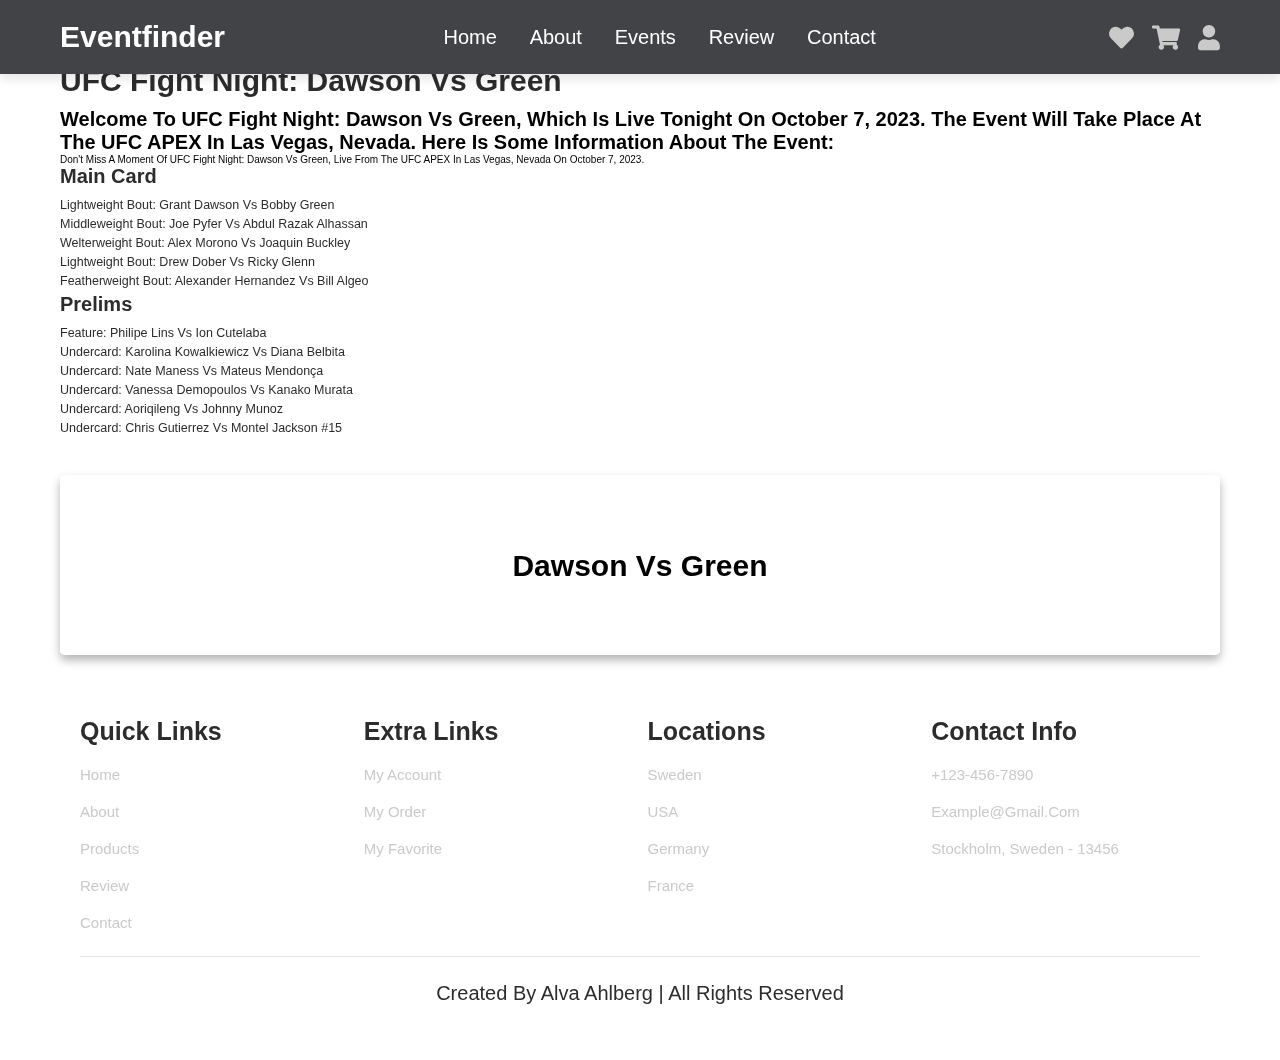
==== detailpage.html @ 3f8be990 "added detail page eventform and made new about us" ====
<!DOCTYPE html>
<html lang="en">
<head>
    <meta charset="UTF-8">
    <meta name="viewport" content="width=device-width, initial-scale=1.0">
    <link rel="stylesheet" href="css/detailpage.css">
    <link rel="stylesheet" href="https://cdnjs.cloudflare.com/ajax/libs/font-awesome/5.15.3/css/all.min.css">
    <title>UFC Fight Night: Dawson vs Green</title>
</head>
<body>
    <header>

        <section class="flex">
    
            <input type="checkbox" name="" id="toggler">
            <label for="toggler" class="fas fa-bars"></label>
    
            <a href="#" class="logo">Eventfinder</a>
    
            <nav class="navbar">
                <a href="/index.html">home</a>
                <a href="/about.html">about</a>
                <a href="/events.html">events</a>
                <a href="/about2.html">review</a>
                <a href="/about.html">contact</a>
            </nav>
    
            <div class="icons">
                <a href="#" class="fas fa-heart"></a>
                <a href="#" class="fas fa-shopping-cart"></a>
                <a href="#" class="fas fa-user"></a>
            </div>
    
        </section>
    
    </header>
</br>
</br>
</br>
</br>

    <section class="about">

        <h1 class="heading">UFC Fight Night: Dawson vs Green</h1>
        <div class="headerinfo">
            <h1>Welcome to UFC Fight Night: Dawson vs Green, which is live tonight on October 7, 2023. The event will take place at the UFC APEX in Las Vegas, Nevada. Here is some information about the event:</h1>
            Don't miss a moment of UFC Fight Night: Dawson vs Green, live from the UFC APEX in Las Vegas, Nevada on October 7, 2023.</p>
        </div>
        <div class="maincard">
            <h2>Main Card</h2>
            <ul>
                <li>Lightweight Bout: Grant Dawson vs Bobby Green</li>
                <li>Middleweight Bout: Joe Pyfer vs Abdul Razak Alhassan</li>
                <li>Welterweight Bout: Alex Morono vs Joaquin Buckley</li>
                <li>Lightweight Bout: Drew Dober vs Ricky Glenn</li>
                <li>Featherweight Bout: Alexander Hernandez vs Bill Algeo</li>
            </ul>
            <h2>Prelims</h2>
                <ul>
                <li>Feature: Philipe Lins vs Ion Cutelaba</li>
                <li>Undercard: Karolina Kowalkiewicz vs Diana Belbita</li>
                <li>Undercard: Nate Maness vs Mateus Mendonça</li>
                <li>Undercard: Vanessa Demopoulos vs Kanako Murata</li>
                <li>Undercard: Aoriqileng vs Johnny Munoz</li>
                <li>Undercard: Chris Gutierrez vs Montel Jackson #15</li>
                </ul>
        </div>
        <div class="row">
            <div class="video-container">
                <video src="/image/videos/UFC fight compressed.mp4" loop autoplay muted></video>
                <h3>Dawson Vs Green</h3>
            </div>
        </div>
        <section class="footer">
        
            <div class="box-container">
        
                <div class="box">
                    <h3>quick links</h3>
                    <a href="#">home</a>
                    <a href="#">about</a>
                    <a href="#">products</a>
                    <a href="#">review</a>
                    <a href="#">contact</a>
                </div>
        
                <div class="box">
                    <h3>extra links</h3>
                    <a href="#">my account</a>
                    <a href="#">my order</a>
                    <a href="#">my favorite</a>
                </div>
        
                <div class="box">
                    <h3>locations</h3>
                    <a href="#">Sweden</a>
                    <a href="#">USA</a>
                    <a href="#">Germany</a>
                    <a href="#">france</a>
                </div>
        
                <div class="box">
                    <h3>contact info</h3>
                    <a href="#">+123-456-7890</a>
                    <a href="#">example@gmail.com</a>
                    <a href="#">Stockholm, Sweden - 13456</a>
                    <img src="image/payment.png" alt="">
                </div>
        
            </div>
        
            <div class="credit"> created by <span> Alva Ahlberg </span> | all rights reserved </div>
        
        </section>
---- css/detailpage.css ----
* {
  margin: 0;
  padding: 0;
  box-sizing: border-box;
  font-family: Verdana, Geneva, Tahoma, sans-serif;
  outline: none;
  border: none;
  text-decoration: none;
  text-transform: capitalize;
  transition: 0.2s linear;
}

html {
  font-size: 62.5%;
  scroll-behavior: smooth;
  scroll-padding-top: 6rem;
  overflow-x: hidden;
}

section {
  padding: 2rem;
  margin: 0 auto;
  max-width: 1200px;
}

/*HEADER*/
.heading {
  font-size: 3rem;
  color: rgb(44, 44, 44);
  margin-bottom: 1rem;
}

.btn {
  display: inline-block;
  margin-top: 1rem;
  border-radius: 5rem;
  background: rgb(44, 44, 44);
  color: white;
  padding: 1rem 3rem;
  cursor: pointer;
  font-size: 1.8rem;
}

.btn:hover {
  background: rgba(65, 65, 65, 0.377);
}

header {
  position: fixed;
  top: 0;
  left: 0;
  right: 0;
  background: rgb(66, 67, 70);
  z-index: 1000;
  box-shadow: 0 0.5rem 1rem rgba(0, 0, 0, 0.1);
}
header .flex {
  display: flex;
  align-items: center;
  justify-content: space-between;
}
header .logo {
  font-size: 3rem;
  color: white;
  font-weight: bolder;
}
header .navbar a {
  font-size: 2rem;
  padding: 0 1.5rem;
  color: white;
}
header .navbar a a:hover {
  color: gray;
}
header #toggler {
  display: none;
}
header .fa-bars {
  font-size: 3rem;
  color: white;
  border-radius: 0.5rem;
  padding: 0.5rem 1.5rem;
  cursor: pointer;
  border: 0.1rem solid rgba(255, 255, 255, 0.3);
  display: none;
}
header .icons a {
  font-size: 2.5rem;
  color: rgb(202, 202, 202);
  margin-left: 1.5rem;
}
header a:hover {
  color: gray;
}

/*ABOUT US*/
.about .headerinfo h1 {
  font-size: 2rem;
}
.about .maincard {
  font-size: 1.25rem;
  color: rgb(44, 44, 44);
  margin-bottom: 2rem;
}
.about .maincard h2 {
  font-size: 2rem;
  color: rgb(44, 44, 44);
  margin-bottom: 1rem;
}
.about .maincard ul {
  list-style: none;
  margin: 0;
  padding: 0;
}
.about .maincard ul li {
  margin-bottom: 0.5rem;
}
.about .row {
  display: flex;
  align-items: center;
  gap: 2rem;
  flex-wrap: wrap;
  padding: 2rem 0;
  padding-bottom: 3rem;
}
.about .row .video-container {
  flex: 1 1 80rem;
  position: relative;
}
.about .row .video-container video {
  width: 100%;
  border: 1.5rem solid white;
  border-radius: 0.5rem;
  box-shadow: 0 0.5rem 1rem rgba(0, 0, 0, 0.3);
  height: 100%;
  -o-object-fit: cover;
     object-fit: cover;
}
.about .row .video-container h3 {
  position: absolute;
  top: 50%;
  transform: translateY(-50%);
  font-size: 3rem;
  background: rgba(128, 128, 128, 0);
  width: 100%;
  padding: 1rem 2rem;
  text-align: center;
  mix-blend-mode: screen;
}

/*CONTACT US*/
.contact .row {
  display: flex;
  flex-wrap: wrap-reverse;
  gap: 1.5rem;
  align-items: center;
}

.contact .row form {
  flex: 1 1 40rem;
  padding: 2rem 2.5rem;
  box-shadow: 0 0.5rem 1.5rem rgba(0, 0, 0, 0.1);
  border: 0.1rem solid rgba(0, 0, 0, 0.1);
  background: #fff;
  border-radius: 0.5rem;
}

.contact .row .image {
  flex: 1 1 40rem;
}

.contact .row .image img {
  width: 100%;
}

.contact .row form .box {
  padding: 1rem;
  font-size: 1.7rem;
  color: #333;
  text-transform: none;
  border: 0.1rem solid rgba(0, 0, 0, 0.1);
  border-radius: 0.5rem;
  margin: 0.7rem 0;
  width: 100%;
}

.contact .row form .box:focus {
  border-color: var(--pink);
}

.contact .row form textarea {
  height: 15rem;
  resize: none;
}

/*FOOTER*/
/*
.footer .box-container{
    display: flex;
    flex-wrap: wrap;
    gap:1.5rem;
}

.footer .box-container .box{
    flex:1 1 25rem;
}

.footer .box-container .box h3{
    color:#333;
    font-size: 2.5rem;
    padding:1rem 0;
}

.footer .box-container .box a{
    display: block;
    color:#666;
    font-size: 1.5rem;
    padding:1rem 0;
}

.footer .box-container .box a:hover{
    color:var(--pink);
    text-decoration: underline;
}

.footer .box-container .box  img{
    margin-top: 1rem;
}

.footer .credit{
    text-align: center;
    padding:1.5rem;
    margin-top: 1.5rem;
    padding-top: 2.5rem;
    font-size: 2rem;
    color:#333;
    border-top: .1rem solid rgba(0,0,0,.1);
    padding-bottom: 8rem; 
}

.footer .credit span{
    color:var(--pink);
}
*/
.footer .box-container {
  display: flex;
  flex-wrap: wrap;
  gap: 1.5rem;
}
.footer .box-container .box {
  flex: 1 1 25rem;
  /*--------*/
  /*--------*/
  /*--------*/
  /*--------*/
}
.footer .box-container .box h3 {
  color: rgb(44, 44, 44);
  font-size: 2.5rem;
  padding: 1rem 0;
}
.footer .box-container .box a {
  display: block;
  color: rgb(202, 202, 202);
  font-size: 1.5rem;
  padding: 1rem 0;
}
.footer .box-container .box a:hover {
  text-decoration: underline;
  color: rgb(44, 44, 44);
}
.footer .box-container .box img {
  margin-top: 1rem;
}
.footer .credit {
  text-align: center;
  padding: 1.5rem;
  margin-top: 1.5rem;
  padding-top: 2.5rem;
  font-size: 2rem;
  color: rgb(44, 44, 44);
  border-top: 0.1rem solid rgba(0, 0, 0, 0.1);
}

/* media queries  */
@media (max-width: 991px) {
  html {
    font-size: 55%;
  }
  .home {
    background-position: left;
  }
}
@media (max-width: 768px) {
  header .fa-bars {
    display: block;
  }
  header .navbar {
    position: absolute;
    top: 100%;
    left: 0;
    right: 0;
    background: #eee;
    border-top: 0.1rem solid rgba(0, 0, 0, 0.1);
    -webkit-clip-path: polygon(0 0, 100% 0, 100% 0, 0 0);
            clip-path: polygon(0 0, 100% 0, 100% 0, 0 0);
  }
  header #toggler:checked ~ .navbar {
    -webkit-clip-path: polygon(0 0, 100% 0, 100% 100%, 0% 100%);
            clip-path: polygon(0 0, 100% 0, 100% 100%, 0% 100%);
  }
  header .navbar a {
    margin: 1.5rem;
    padding: 1.5rem;
    background: rgb(66, 67, 70);
    border: 0.1rem solid rgba(0, 0, 0, 0.1);
    display: block;
  }
  .home .content h3 {
    font-size: 5rem;
  }
  .home .content span {
    font-size: 2.5rem;
  }
  .icons-container .icons h3 {
    font-size: 2rem;
  }
  .icons-container .icons span {
    font-size: 1.7rem;
  }
}
@media (max-width: 450px) {
  html {
    font-size: 50%;
  }
  .heading {
    font-size: 3rem;
  }
}/*# sourceMappingURL=detailpage.css.map */
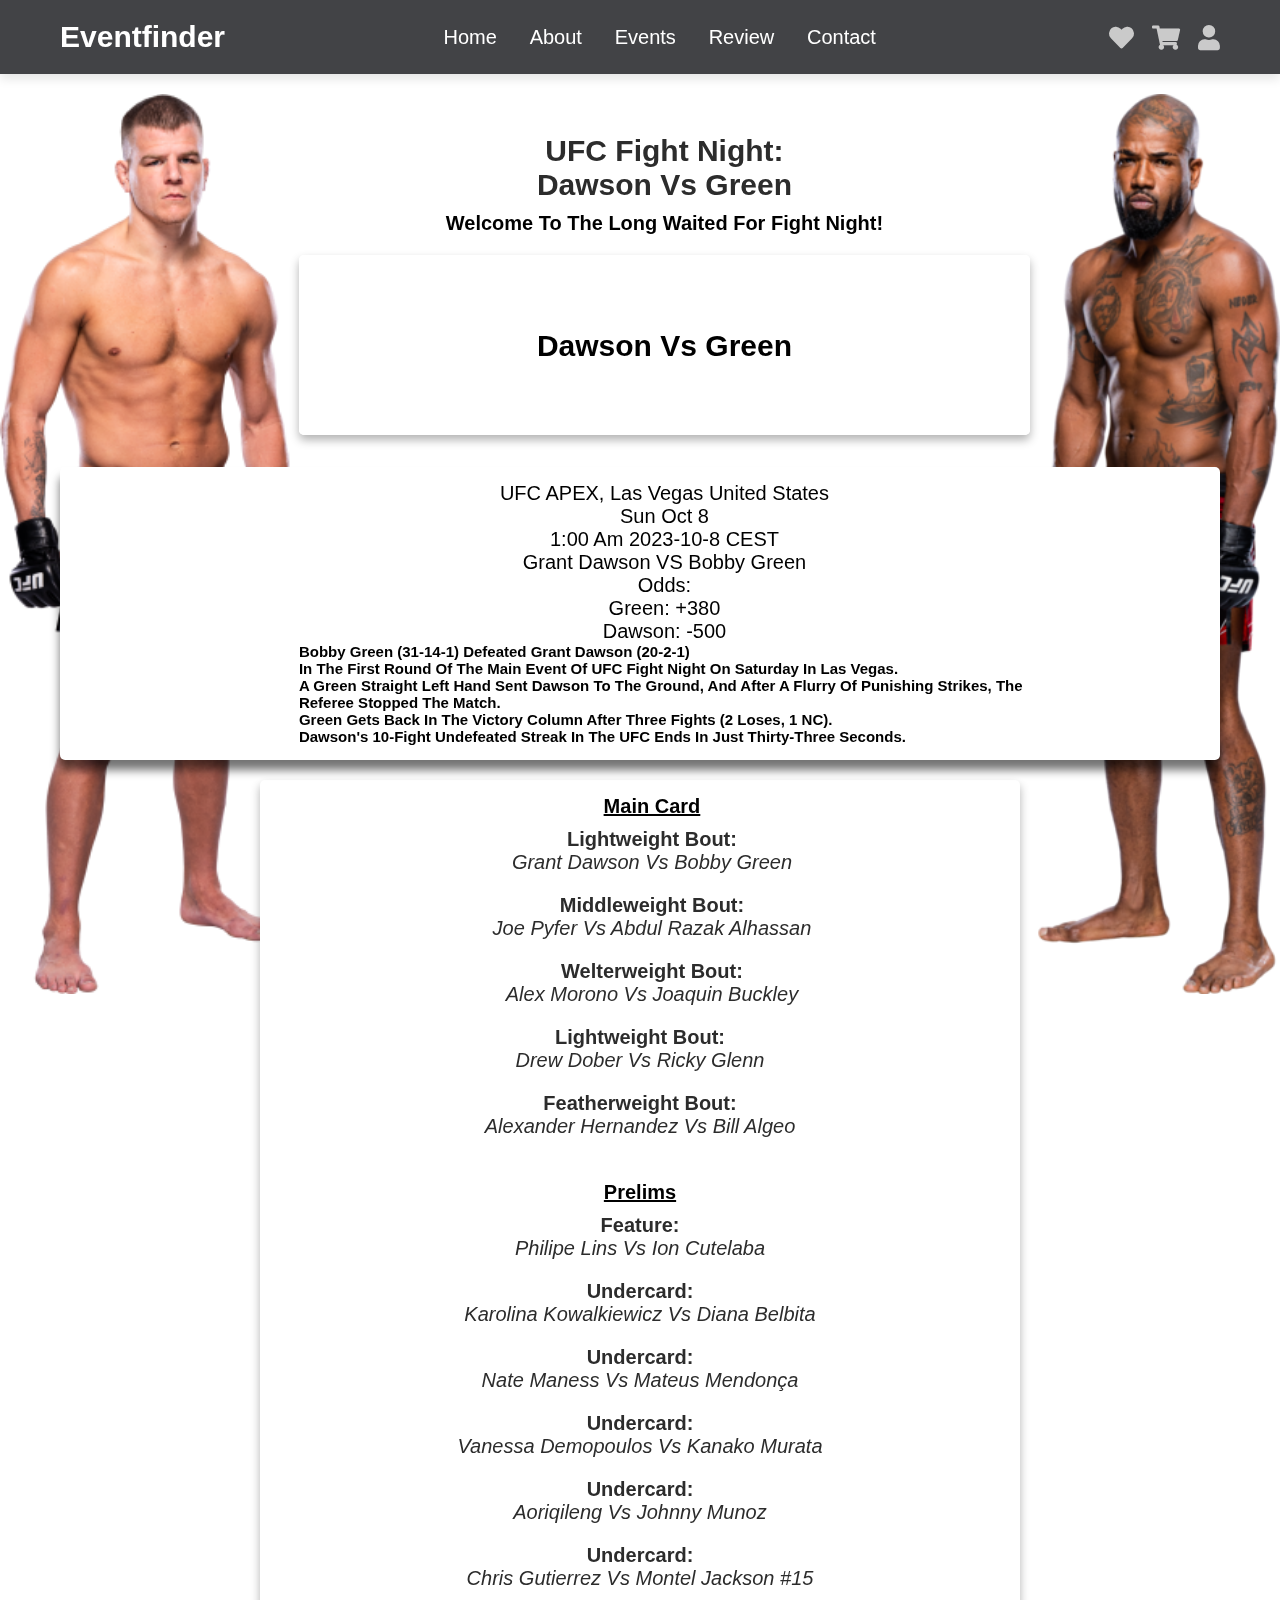
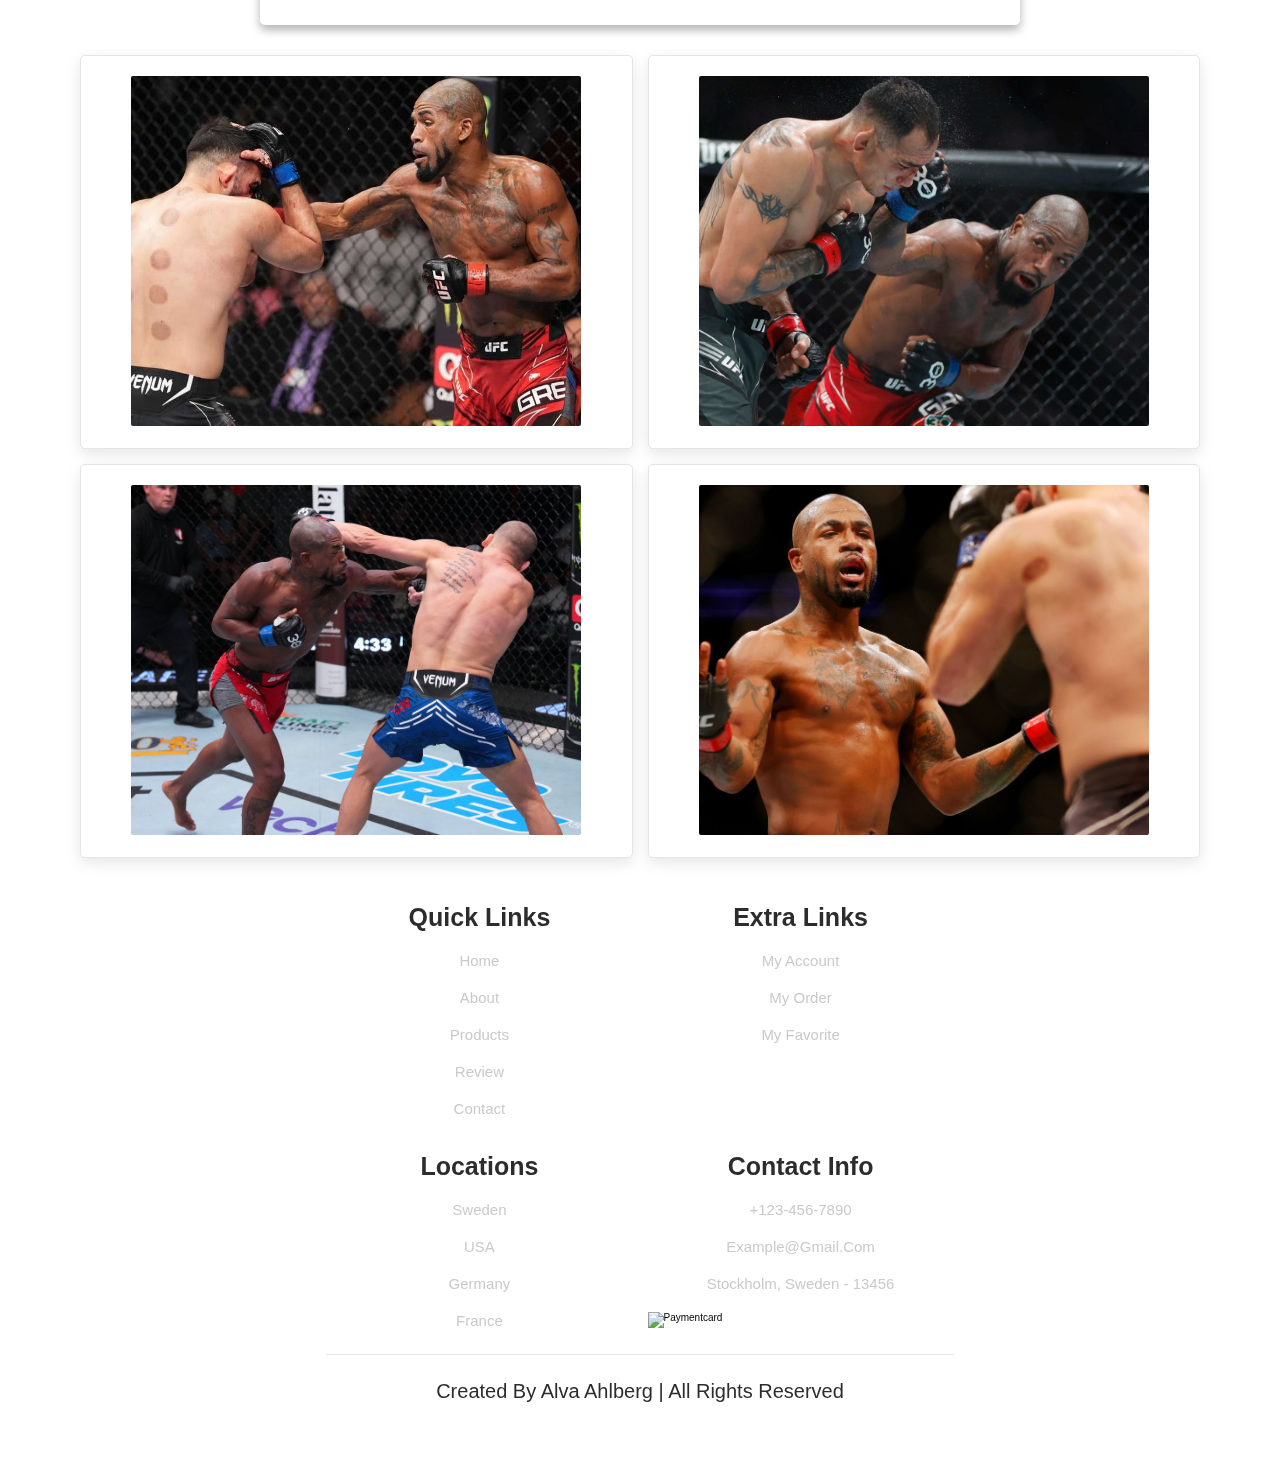
==== commit 585e7d1e: "fixat på detaljsida" ====
--- a/detailpage.html
+++ b/detailpage.html
@@ -11,12 +11,12 @@
     <header>
 
         <section class="flex">
-    
+            <!--checkbox for menu bar-->
             <input type="checkbox" name="" id="toggler">
             <label for="toggler" class="fas fa-bars"></label>
     
-            <a href="#" class="logo">Eventfinder</a>
-    
+            <a href="/index.html" class="logo">Eventfinder</a>
+            
             <nav class="navbar">
                 <a href="/index.html">home</a>
                 <a href="/about.html">about</a>
@@ -38,32 +38,15 @@
 </br>
 </br>
 </br>
-
+    <div class="img">
+            <img src="/image/DAWSON_GRANT_L_11-05.png" alt="dawson" class="left-image">
+            <img src="/image/GREEN_BOBBY_R_04-22.png" alt="green" class="right-image">
+        </div>
     <section class="about">
-
-        <h1 class="heading">UFC Fight Night: Dawson vs Green</h1>
+        
+        <h1 class="heading">UFC Fight Night:<br> Dawson vs Green</h1>
         <div class="headerinfo">
-            <h1>Welcome to UFC Fight Night: Dawson vs Green, which is live tonight on October 7, 2023. The event will take place at the UFC APEX in Las Vegas, Nevada. Here is some information about the event:</h1>
-            Don't miss a moment of UFC Fight Night: Dawson vs Green, live from the UFC APEX in Las Vegas, Nevada on October 7, 2023.</p>
-        </div>
-        <div class="maincard">
-            <h2>Main Card</h2>
-            <ul>
-                <li>Lightweight Bout: Grant Dawson vs Bobby Green</li>
-                <li>Middleweight Bout: Joe Pyfer vs Abdul Razak Alhassan</li>
-                <li>Welterweight Bout: Alex Morono vs Joaquin Buckley</li>
-                <li>Lightweight Bout: Drew Dober vs Ricky Glenn</li>
-                <li>Featherweight Bout: Alexander Hernandez vs Bill Algeo</li>
-            </ul>
-            <h2>Prelims</h2>
-                <ul>
-                <li>Feature: Philipe Lins vs Ion Cutelaba</li>
-                <li>Undercard: Karolina Kowalkiewicz vs Diana Belbita</li>
-                <li>Undercard: Nate Maness vs Mateus Mendonça</li>
-                <li>Undercard: Vanessa Demopoulos vs Kanako Murata</li>
-                <li>Undercard: Aoriqileng vs Johnny Munoz</li>
-                <li>Undercard: Chris Gutierrez vs Montel Jackson #15</li>
-                </ul>
+            <h1>Welcome to the long waited for fight night! </h1>
         </div>
         <div class="row">
             <div class="video-container">
@@ -71,44 +54,111 @@
                 <h3>Dawson Vs Green</h3>
             </div>
         </div>
-        <section class="footer">
         
-            <div class="box-container">
+        <div class="eventinfo">            
+            <div class="text">
+                <ul>
+                    <li>UFC APEX, Las Vegas United States</li>
+                    <li>Sun Oct 8</li>
+                    <li>1:00 am 2023-10-8 CEST</li>
+                    <li>Grant Dawson VS Bobby Green</li>
+                    <li>Odds:</li>
+                    <li>Green: <span>+380</span></li> 
+                    <li>Dawson: <span>-500</span> </li>
+                </ul>
+                <h2>Bobby Green (31-14-1) defeated Grant Dawson (20-2-1)<br> in the first round of the main event of UFC Fight Night on Saturday in Las Vegas.<br> A Green straight left hand sent Dawson to the ground, and after a flurry of punishing strikes, the referee stopped the match.<br> Green gets back in the victory column after three fights (2 loses, 1 NC).<br> Dawson's 10-fight undefeated streak in the UFC ends in just thirty-three seconds.
+                </h2>
+            </div>
+        </div>
+        <div class="maincard">
+            <h2>Main Card</h2>
+            <ul>
+                <li>Lightweight Bout: </br><p>Grant Dawson vs Bobby Green</p> </li>
+                <li>Middleweight Bout:</br> <p>Joe Pyfer vs Abdul Razak Alhassan</p></li>
+                <li>Welterweight Bout:</br> <p>Alex Morono vs Joaquin Buckley</p></li>
+                <li>Lightweight Bout:</br> <p>Drew Dober vs Ricky Glenn</p></li>
+                <li>Featherweight Bout:</br><p>Alexander Hernandez vs Bill Algeo</p> </li>
+            </ul>
+            <br>
+            <h2>Prelims</h2>
+                <ul>
+                <li>Feature:</br> <p>Philipe Lins vs Ion Cutelaba</p></li>
+                <li>Undercard:</br> <p>Karolina Kowalkiewicz vs Diana Belbita</p></li>
+                <li>Undercard:</br> <p>Nate Maness vs Mateus Mendonça</p></li>
+                <li>Undercard:</br> <p>Vanessa Demopoulos vs Kanako Murata</p></li>
+                <li>Undercard:</br> <p>Aoriqileng vs Johnny Munoz</p></li>
+                <li>Undercard:</br> <p>Chris Gutierrez vs Montel Jackson #15</p></li>
+                </ul>
+        </div>
+        <section class="products" id="products">
+
+            <h1 class="heading">  </h1>
         
-                <div class="box">
-                    <h3>quick links</h3>
-                    <a href="#">home</a>
-                    <a href="#">about</a>
-                    <a href="#">products</a>
-                    <a href="#">review</a>
-                    <a href="#">contact</a>
+            <div class="product-container">
+            
+                <div class="product">
+
+                    <div class="image">
+                        <img src="image/bobby-green-ufc_2023-10-04_14-41-35.jpg" alt="photo-one">
+                    </div>
                 </div>
-        
-                <div class="box">
-                    <h3>extra links</h3>
-                    <a href="#">my account</a>
-                    <a href="#">my order</a>
-                    <a href="#">my favorite</a>
+            
+                <div class="product">
+                    <div class="image">
+                        <img src="image/jul-29-2023-salt-lake-city-utah-usa-tony-ferguson.webp" alt="photo-two">
+                    </div>
                 </div>
-        
-                <div class="box">
-                    <h3>locations</h3>
-                    <a href="#">Sweden</a>
-                    <a href="#">USA</a>
-                    <a href="#">Germany</a>
-                    <a href="#">france</a>
+                <div class="product">
+                    <div class="image">
+                        <img src="image/1723287350.jpg" alt="photo-three">
+                    </div>
+
                 </div>
-        
-                <div class="box">
-                    <h3>contact info</h3>
-                    <a href="#">+123-456-7890</a>
-                    <a href="#">example@gmail.com</a>
-                    <a href="#">Stockholm, Sweden - 13456</a>
-                    <img src="image/payment.png" alt="">
+                <div class="product">
+                    <div class="image">
+                        <img src="image/r973715_1296x729_16-9.jpg" alt="photo-four">
+
                 </div>
-        
             </div>
-        
-            <div class="credit"> created by <span> Alva Ahlberg </span> | all rights reserved </div>
-        
-        </section>
+
+<section class="footer">
+
+    <div class="info-container">
+
+        <div class="info">
+            <h3>quick links</h3>
+            <a href="#">home</a>
+            <a href="#">about</a>
+            <a href="#">products</a>
+            <a href="#">review</a>
+            <a href="#">contact</a>
+        </div>
+
+        <div class="info">
+            <h3>extra links</h3>
+            <a href="#">my account</a>
+            <a href="#">my order</a>
+            <a href="#">my favorite</a>
+        </div>
+
+        <div class="info">
+            <h3>locations</h3>
+            <a href="#">Sweden</a>
+            <a href="#">USA</a>
+            <a href="#">Germany</a>
+            <a href="#">france</a>
+        </div>
+
+        <div class="info">
+            <h3>contact info</h3>
+            <a href="#">+123-456-7890</a>
+            <a href="#">example@gmail.com</a>
+            <a href="#">Stockholm, Sweden - 13456</a>
+            <img src="image/payment.png" alt="paymentcard">
+        </div>
+
+    </div>
+
+    <div class="credit"> created by <span> Alva Ahlberg </span> | all rights reserved </div>
+
+</section>
--- a/css/detailpage.css
+++ b/css/detailpage.css
@@ -28,6 +28,8 @@
   font-size: 3rem;
   color: rgb(44, 44, 44);
   margin-bottom: 1rem;
+  border-radius: 1rem;
+  text-align: center;
 }
 
 .btn {
@@ -94,18 +96,74 @@
 }
 
 /*ABOUT US*/
+.img {
+  position: relative;
+  padding-top: 5rem;
+  margin: auto;
+  justify-content: space-evenly;
+}
+.img .left-image {
+  float: left;
+  height: 900px;
+}
+.img .right-image {
+  float: right;
+  height: 900px;
+}
+
+.about {
+  position: relative;
+  padding-top: 4rem;
+  /*
+  .img{
+      margin: -80rem -30rem;
+      .left-image{
+          float:left;
+          height: 900px;
+      }
+      .right-image{
+          float:right;
+          height: 900px;
+      }
+  }
+  */
+}
 .about .headerinfo h1 {
-  font-size: 2rem;
+  text-align: center;
+  font-size: 2rem;
+}
+.about .eventinfo {
+  position: relative;
+  border: 1.5rem solid rgba(255, 255, 255, 0);
+  border-radius: 0.5rem;
+  box-shadow: 0 1rem 1rem rgba(0, 0, 0, 0.548);
+  margin-bottom: 2rem;
+  background-color: white;
+}
+.about .eventinfo .text ul {
+  list-style: none;
+  text-align: center;
+  font-size: 2rem;
+}
+.about .eventinfo .text ul li {
+  font-style: normal;
 }
 .about .maincard {
-  font-size: 1.25rem;
+  background-color: white;
+  font-size: 2rem;
   color: rgb(44, 44, 44);
   margin-bottom: 2rem;
+  text-align: center;
+  border: 1.5rem solid white;
+  border-radius: 0.5rem;
+  box-shadow: 0 0.5rem 1rem rgba(0, 0, 0, 0.3);
+  margin: 0 20rem;
 }
 .about .maincard h2 {
   font-size: 2rem;
-  color: rgb(44, 44, 44);
+  color: rgb(0, 0, 0);
   margin-bottom: 1rem;
+  text-decoration: underline;
 }
 .about .maincard ul {
   list-style: none;
@@ -113,7 +171,14 @@
   padding: 0;
 }
 .about .maincard ul li {
+  font-weight: 600;
   margin-bottom: 0.5rem;
+}
+.about .maincard ul li p {
+  text-decoration: none;
+  font-weight: 100;
+  font-style: italic;
+  margin-bottom: 2rem;
 }
 .about .row {
   display: flex;
@@ -148,49 +213,208 @@
   mix-blend-mode: screen;
 }
 
-/*CONTACT US*/
-.contact .row {
+/*
+.products .box-container{
+    display: flex;
+    flex-wrap: wrap;
+    gap:1.5rem;
+}
+
+.products .box-container .box{
+    flex:1 1 30rem;
+    box-shadow: 0 .5rem 1.5rem rgba(0,0,0,.1);
+    border-radius: .5rem;
+    border:.1rem solid rgba(0,0,0,.1);
+    position: relative;    
+}
+
+.products .box-container .box .discount{
+    position: absolute;
+    top:1rem; left:1rem;
+    padding:.7rem 1rem;
+    font-size: 2rem;
+    color:$whitecolor;
+    background:$darkgraycolor;
+    z-index: 1;
+    border-radius: .5rem;
+}
+.products .box-container .box .category{
+    position: absolute;
+    top:1rem; left:4 rem;
+    padding:.7rem 1rem;
+    font-size: 2rem;
+    color:$whitecolor;
+    background-color: $darkgraycolor;
+    z-index: 1;
+    border-radius: .5rem;
+}
+
+.products .box-container .box .image{
+    position: relative;
+    text-align: center;
+    padding-top: 2rem;
+    overflow:hidden;
+}
+
+.products .box-container .box .image img{
+    height:25rem;
+    width: 45rem;
+    object-fit: cover;
+    border-radius: 2px;
+}
+
+.products .box-container .box:hover .image img{
+    transform: scale(1.5);
+}
+
+.products .box-container .box .image .icons{
+    position: absolute;
+    bottom:-7rem; left:0; right:0;
+    display: flex;
+}
+
+.products .box-container .box:hover .image .icons{
+    bottom:0;
+}
+
+.products .box-container .box .image .icons a{
+    height: 5rem;
+    line-height: 5rem;
+    font-size: 2rem;
+    width:50%;
+    background-color: rgba(27, 27, 27, 0.589);
+    color:#fff;
+}
+
+.products .box-container .box .image .icons .cart-btn{
+    border-left: .1rem solid #fff7;
+    border-right: .1rem solid #fff7;
+    width:100%;
+}
+
+.products .box-container .box .image .icons a:hover{
+    background:#333;
+}
+
+.products .box-container .box .content{
+    padding:2rem;
+    text-align: center;
+}
+
+.products .box-container .box .content h3{
+    font-size: 2.5rem;
+    color:#333;
+}
+
+.products .box-container .box .content .price{
+    font-size: 2.5rem;
+    color:var(--pink);
+    font-weight: bolder;
+    padding-top: 1rem;
+}
+
+.products .box-container .box .content .price span{
+    font-size: 1.5rem;
+    color:#999;
+    font-weight: lighter;
+    text-decoration: line-through;
+}
+*/
+.products .product-container {
+  flex-wrap: wrap;
   display: flex;
-  flex-wrap: wrap-reverse;
   gap: 1.5rem;
-  align-items: center;
-}
-
-.contact .row form {
-  flex: 1 1 40rem;
-  padding: 2rem 2.5rem;
+}
+.products .product-container .product {
+  flex: 1 1 30rem;
   box-shadow: 0 0.5rem 1.5rem rgba(0, 0, 0, 0.1);
+  border-radius: 0.5rem;
   border: 0.1rem solid rgba(0, 0, 0, 0.1);
-  background: #fff;
+  position: relative;
+}
+.products .product-container .product .discount {
+  position: absolute;
+  top: 1rem;
+  left: 1rem;
+  padding: 0.7rem 1rem;
+  font-size: 2rem;
+  color: white;
+  background: rgb(44, 44, 44);
+  z-index: 1;
   border-radius: 0.5rem;
 }
-
-.contact .row .image {
-  flex: 1 1 40rem;
-}
-
-.contact .row .image img {
+.products .product-container .product .category {
+  position: absolute;
+  top: 1rem;
+  left: 45rem;
+  padding: 0.7rem 1rem;
+  font-size: 2rem;
+  color: white;
+  background-color: rgb(44, 44, 44);
+  z-index: 1;
+  border-radius: 0.5rem;
+}
+.products .product-container .product .image {
+  position: relative;
+  text-align: center;
+  padding: 2rem;
+  overflow: hidden;
+}
+.products .product-container .product .image img {
+  height: 35rem;
+  width: 45rem;
+  -o-object-fit: cover;
+     object-fit: cover;
+  border-radius: 2px;
+}
+.products .product-container .product .image .icons {
+  position: absolute;
+  bottom: -7rem;
+  left: 0;
+  right: 0;
+  display: flex;
+}
+.products .product-container .product .image .icons a {
+  height: 5rem;
+  line-height: 5rem;
+  font-size: 2rem;
+  width: 50%;
+  background-color: rgba(27, 27, 27, 0.589);
+  color: #fff;
+}
+.products .product-container .product .image .icons a:hover {
+  background: #333;
+}
+.products .product-container .product .image .icons .cart-btn {
+  border-left: 0.1rem solid rgba(255, 255, 255, 0.4666666667);
+  border-right: 0.1rem solid rgba(255, 255, 255, 0.4666666667);
   width: 100%;
 }
-
-.contact .row form .box {
-  padding: 1rem;
-  font-size: 1.7rem;
+.products .product-container .product:hover .image img {
+  transform: scale(1.5);
+}
+.products .product-container .product:hover .image .icons {
+  bottom: 0;
+}
+.products .product-container .product .content {
+  padding: 2rem;
+  text-align: center;
+}
+.products .product-container .product .content h3 {
+  font-size: 2.5rem;
   color: #333;
-  text-transform: none;
-  border: 0.1rem solid rgba(0, 0, 0, 0.1);
-  border-radius: 0.5rem;
-  margin: 0.7rem 0;
-  width: 100%;
-}
-
-.contact .row form .box:focus {
-  border-color: var(--pink);
-}
-
-.contact .row form textarea {
-  height: 15rem;
-  resize: none;
+}
+.products .product-container .product .content .price {
+  font-size: 2.5rem;
+  color: var(--pink);
+  font-weight: bolder;
+  padding-top: 1rem;
+}
+.products .product-container .product .content .price span {
+  font-size: 1.5rem;
+  color: #999;
+  font-weight: lighter;
+  text-decoration: line-through;
 }
 
 /*FOOTER*/
@@ -242,34 +466,36 @@
     color:var(--pink);
 }
 */
-.footer .box-container {
+.footer .info-container {
   display: flex;
   flex-wrap: wrap;
   gap: 1.5rem;
 }
-.footer .box-container .box {
+.footer .info-container .info {
   flex: 1 1 25rem;
   /*--------*/
   /*--------*/
   /*--------*/
   /*--------*/
 }
-.footer .box-container .box h3 {
+.footer .info-container .info h3 {
   color: rgb(44, 44, 44);
   font-size: 2.5rem;
   padding: 1rem 0;
-}
-.footer .box-container .box a {
+  text-align: center;
+}
+.footer .info-container .info a {
   display: block;
   color: rgb(202, 202, 202);
   font-size: 1.5rem;
   padding: 1rem 0;
-}
-.footer .box-container .box a:hover {
+  text-align: center;
+}
+.footer .info-container .info a:hover {
   text-decoration: underline;
   color: rgb(44, 44, 44);
 }
-.footer .box-container .box img {
+.footer .info-container .info img {
   margin-top: 1rem;
 }
 .footer .credit {
@@ -283,12 +509,92 @@
 }
 
 /* media queries  */
+@media (max-width: 1024px) {
+  .row {
+    display: flex;
+    align-items: center;
+    gap: 2rem;
+    flex-wrap: wrap;
+    padding: 2rem 0;
+    padding-bottom: 3rem;
+  }
+  .row .video-container {
+    position: relative;
+    width: 100rem;
+    height: 40rem;
+    flex: 1 1 80rem;
+    position: relative;
+  }
+  .row .video-container video {
+    width: 100%;
+    border: 1.5rem solid white;
+    border-radius: 0.5rem;
+    box-shadow: 0 0.5rem 1rem rgba(0, 0, 0, 0.3);
+    height: 100%;
+    -o-object-fit: cover;
+       object-fit: cover;
+  }
+  .row .video-container h3 {
+    position: absolute;
+    top: 50%;
+    transform: translateY(-50%);
+    font-size: 3rem;
+    background: rgba(128, 128, 128, 0);
+    width: 100%;
+    padding: 1rem 2rem;
+    text-align: center;
+    mix-blend-mode: screen;
+  }
+  .img {
+    padding-top: 1rem;
+    margin: auto;
+    justify-content: space-evenly;
+  }
+  .img .left-image {
+    height: 500px;
+  }
+  .img .right-image {
+    height: 500px;
+  }
+}
 @media (max-width: 991px) {
   html {
     font-size: 55%;
   }
   .home {
     background-position: left;
+  }
+  .row {
+    display: flex;
+    align-items: center;
+    gap: 2rem;
+    flex-wrap: wrap;
+    padding: 2rem 0;
+    padding-bottom: 3rem;
+  }
+  .row .video-container {
+    flex: 1 1 80rem;
+    position: relative;
+  }
+  .row .video-container video {
+    width: 100%;
+    border: 1.5rem solid white;
+    border-radius: 0.5rem;
+    box-shadow: 0 0.5rem 1rem rgba(0, 0, 0, 0.3);
+    height: 100%;
+    -o-object-fit: cover;
+       object-fit: cover;
+  }
+  .row .video-container h3 {
+    position: absolute;
+    top: 50%;
+    transform: translateY(-50%);
+    font-size: 3rem;
+    background: rgba(128, 128, 128, 0);
+    width: 100%;
+    padding: 1rem 2rem;
+    text-align: center;
+    mix-blend-mode: screen;
   }
 }
 @media (max-width: 768px) {
@@ -305,10 +611,6 @@
     -webkit-clip-path: polygon(0 0, 100% 0, 100% 0, 0 0);
             clip-path: polygon(0 0, 100% 0, 100% 0, 0 0);
   }
-  header #toggler:checked ~ .navbar {
-    -webkit-clip-path: polygon(0 0, 100% 0, 100% 100%, 0% 100%);
-            clip-path: polygon(0 0, 100% 0, 100% 100%, 0% 100%);
-  }
   header .navbar a {
     margin: 1.5rem;
     padding: 1.5rem;
@@ -316,6 +618,10 @@
     border: 0.1rem solid rgba(0, 0, 0, 0.1);
     display: block;
   }
+  header #toggler:checked ~ .navbar {
+    -webkit-clip-path: polygon(0 0, 100% 0, 100% 100%, 0% 100%);
+            clip-path: polygon(0 0, 100% 0, 100% 100%, 0% 100%);
+  }
   .home .content h3 {
     font-size: 5rem;
   }
@@ -327,6 +633,25 @@
   }
   .icons-container .icons span {
     font-size: 1.7rem;
+  }
+  .about {
+    padding-top: 4rem;
+  }
+  .about .headerinfo h1 {
+    font-size: 2rem;
+  }
+  .about .maincard {
+    margin: 1rem;
+    font-size: 2rem;
+    color: rgb(44, 44, 44);
+    margin-bottom: 2rem;
+    text-align: start;
+    border: solid white;
+    border-radius: 0.5rem;
+    box-shadow: 0 0.5rem 1rem rgba(0, 0, 0, 0.3);
+  }
+  .img {
+    display: none;
   }
 }
 @media (max-width: 450px) {
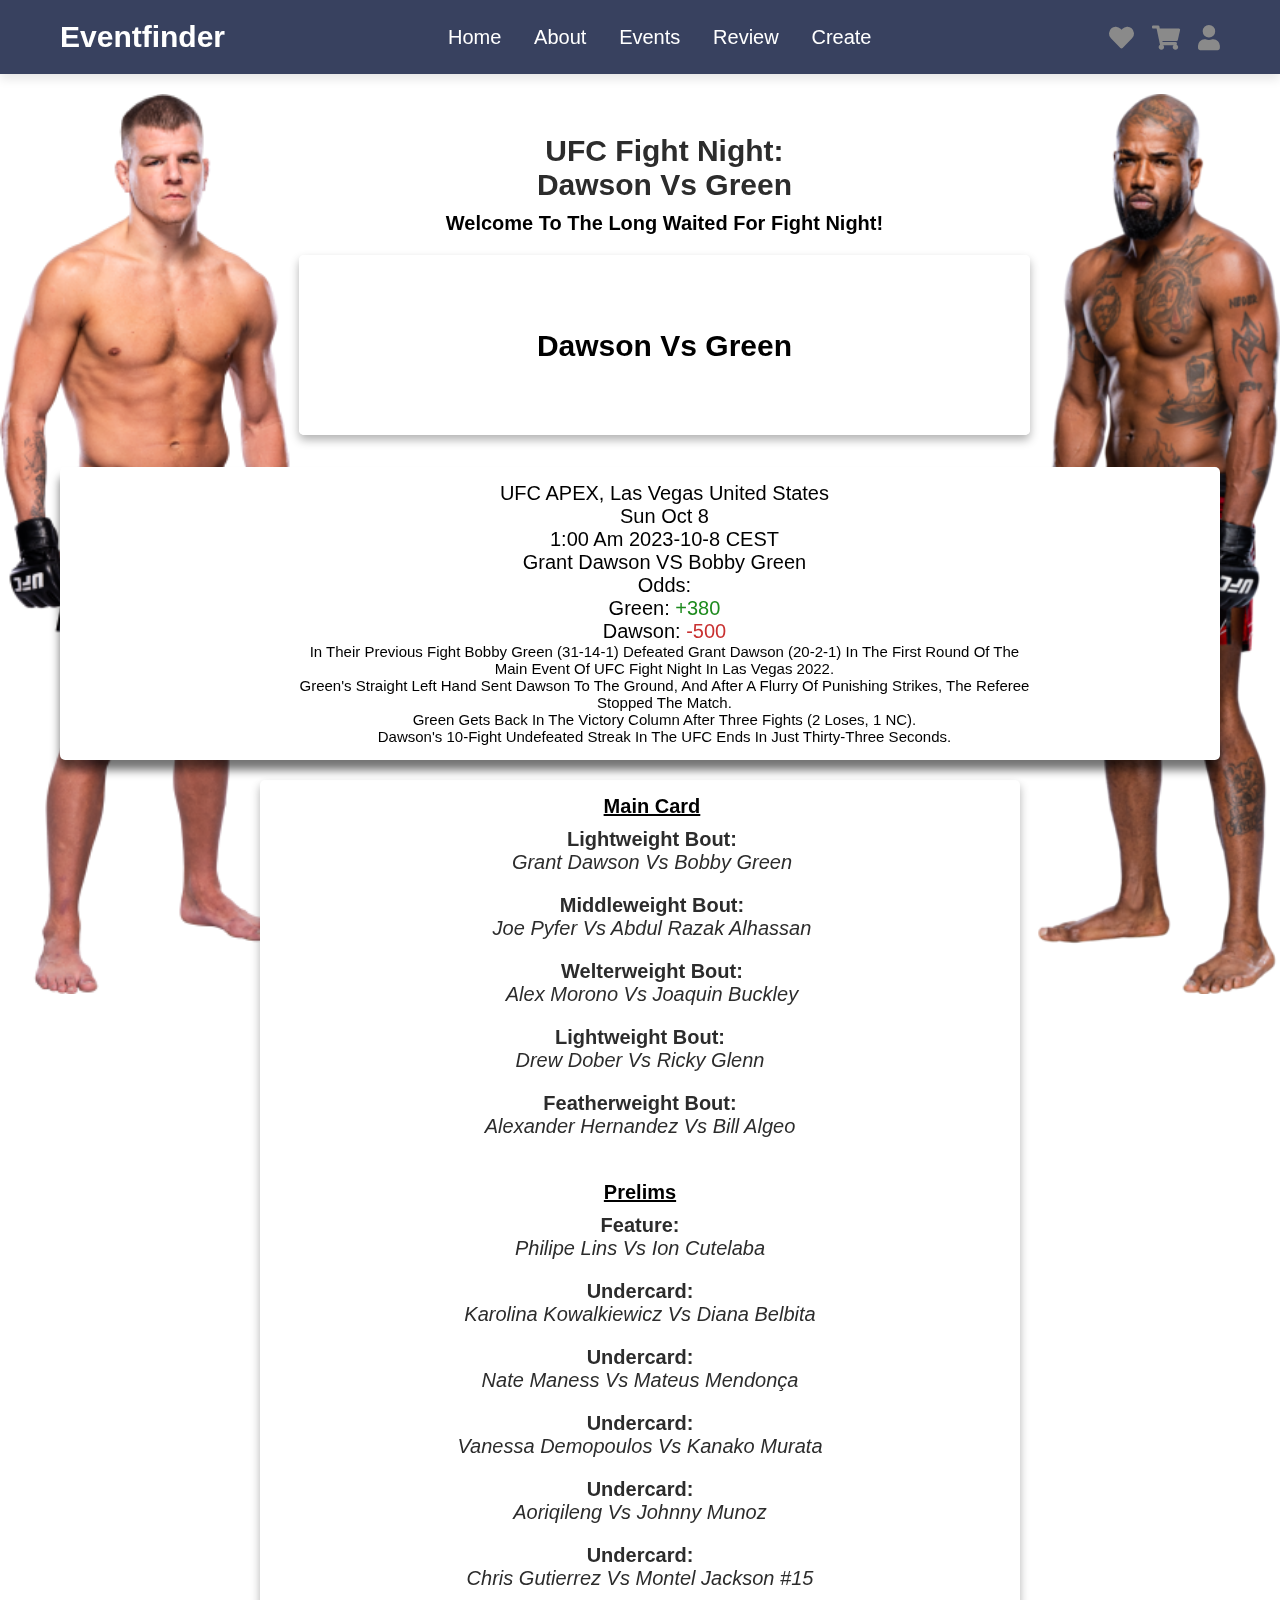
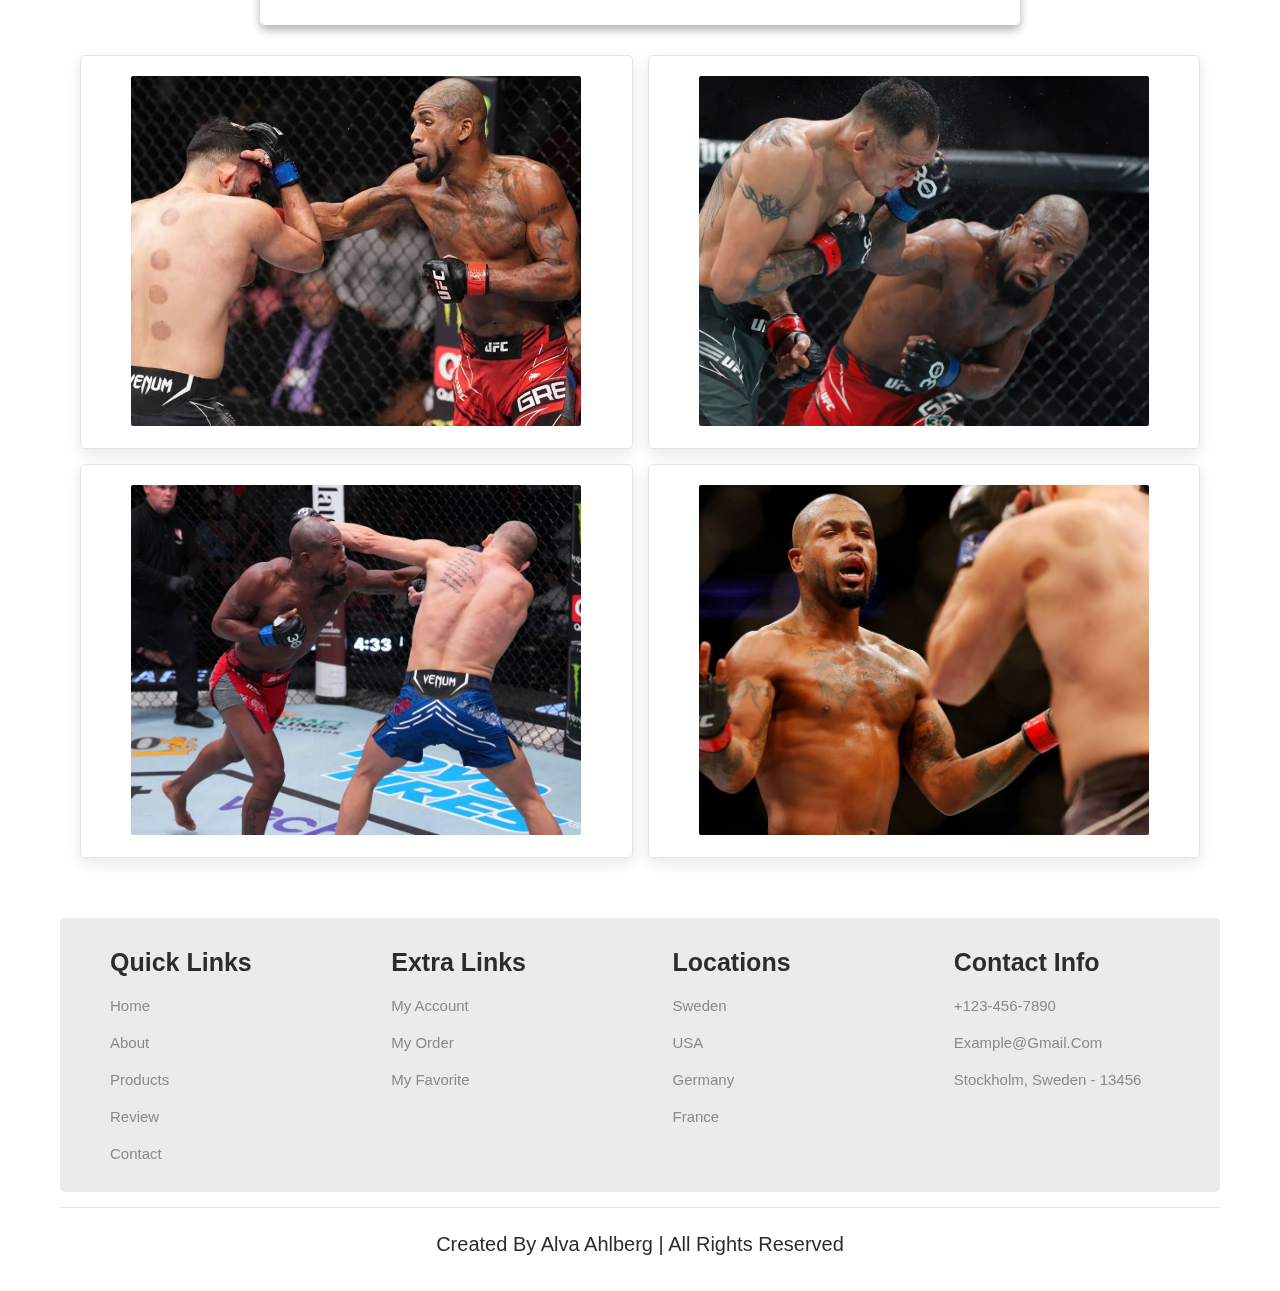
==== commit 3cfbd5da: "organizing code and colors" ====
--- a/detailpage.html
+++ b/detailpage.html
@@ -21,8 +21,8 @@
                 <a href="/index.html">home</a>
                 <a href="/about.html">about</a>
                 <a href="/events.html">events</a>
-                <a href="/about2.html">review</a>
-                <a href="/about.html">contact</a>
+                <a href="/reviews.html">review</a>
+                <a href="/eventform.html">Create</a>
             </nav>
     
             <div class="icons">
@@ -38,7 +38,7 @@
 </br>
 </br>
 </br>
-    <div class="img">
+        <div class="img">
             <img src="/image/DAWSON_GRANT_L_11-05.png" alt="dawson" class="left-image">
             <img src="/image/GREEN_BOBBY_R_04-22.png" alt="green" class="right-image">
         </div>
@@ -62,12 +62,15 @@
                     <li>Sun Oct 8</li>
                     <li>1:00 am 2023-10-8 CEST</li>
                     <li>Grant Dawson VS Bobby Green</li>
-                    <li>Odds:</li>
-                    <li>Green: <span>+380</span></li> 
-                    <li>Dawson: <span>-500</span> </li>
+                    <li class="odds">Odds:</li>
+                    <li>Green: <span class="Green">+380</span></li> 
+                    <li>Dawson: <span class="Dawson">-500</span> </li>
                 </ul>
-                <h2>Bobby Green (31-14-1) defeated Grant Dawson (20-2-1)<br> in the first round of the main event of UFC Fight Night on Saturday in Las Vegas.<br> A Green straight left hand sent Dawson to the ground, and after a flurry of punishing strikes, the referee stopped the match.<br> Green gets back in the victory column after three fights (2 loses, 1 NC).<br> Dawson's 10-fight undefeated streak in the UFC ends in just thirty-three seconds.
-                </h2>
+                <p>In their previous fight Bobby Green (31-14-1) defeated Grant Dawson (20-2-1) in the first round of the main event of UFC Fight Night in Las Vegas 2022.</p>
+                <p>Green's straight left hand sent Dawson to the ground, and after a flurry of punishing strikes, the referee stopped the match.</p>
+                <p> Green gets back in the victory column after three fights (2 loses, 1 NC).</p> 
+                <p>Dawson's 10-fight undefeated streak in the UFC ends in just thirty-three seconds.</p>
+                
             </div>
         </div>
         <div class="maincard">
@@ -120,45 +123,46 @@
 
                 </div>
             </div>
-
-<section class="footer">
-
-    <div class="info-container">
-
-        <div class="info">
-            <h3>quick links</h3>
-            <a href="#">home</a>
-            <a href="#">about</a>
-            <a href="#">products</a>
-            <a href="#">review</a>
-            <a href="#">contact</a>
+        </section>
+    </section>
+    <section class="footer">
+        
+        <div class="box-container">
+    
+            <div class="box">
+                <h3>quick links</h3>
+                <a href="#">home</a>
+                <a href="#">about</a>
+                <a href="#">products</a>
+                <a href="#">review</a>
+                <a href="#">contact</a>
+            </div>
+    
+            <div class="box">
+                <h3>extra links</h3>
+                <a href="#">my account</a>
+                <a href="#">my order</a>
+                <a href="#">my favorite</a>
+            </div>
+    
+            <div class="box">
+                <h3>locations</h3>
+                <a href="#">Sweden</a>
+                <a href="#">USA</a>
+                <a href="#">Germany</a>
+                <a href="#">france</a>
+            </div>
+    
+            <div class="box">
+                <h3>contact info</h3>
+                <a href="#">+123-456-7890</a>
+                <a href="#">example@gmail.com</a>
+                <a href="#">Stockholm, Sweden - 13456</a>
+                <img src="image/payment.png" alt="">
+            </div>
+    
         </div>
-
-        <div class="info">
-            <h3>extra links</h3>
-            <a href="#">my account</a>
-            <a href="#">my order</a>
-            <a href="#">my favorite</a>
-        </div>
-
-        <div class="info">
-            <h3>locations</h3>
-            <a href="#">Sweden</a>
-            <a href="#">USA</a>
-            <a href="#">Germany</a>
-            <a href="#">france</a>
-        </div>
-
-        <div class="info">
-            <h3>contact info</h3>
-            <a href="#">+123-456-7890</a>
-            <a href="#">example@gmail.com</a>
-            <a href="#">Stockholm, Sweden - 13456</a>
-            <img src="image/payment.png" alt="paymentcard">
-        </div>
-
-    </div>
-
-    <div class="credit"> created by <span> Alva Ahlberg </span> | all rights reserved </div>
-
-</section>
+    
+        <div class="credit"> created by <span> Alva Ahlberg </span> | all rights reserved </div>
+    
+    </section>
--- a/css/detailpage.css
+++ b/css/detailpage.css
@@ -1,3 +1,4 @@
+/*------------*/
 * {
   margin: 0;
   padding: 0;
@@ -32,6 +33,7 @@
   text-align: center;
 }
 
+/*Learn more button*/
 .btn {
   display: inline-block;
   margin-top: 1rem;
@@ -42,7 +44,6 @@
   cursor: pointer;
   font-size: 1.8rem;
 }
-
 .btn:hover {
   background: rgba(65, 65, 65, 0.377);
 }
@@ -52,7 +53,7 @@
   top: 0;
   left: 0;
   right: 0;
-  background: rgb(66, 67, 70);
+  background: rgb(56, 65, 95);
   z-index: 1000;
   box-shadow: 0 0.5rem 1rem rgba(0, 0, 0, 0.1);
 }
@@ -88,7 +89,7 @@
 }
 header .icons a {
   font-size: 2.5rem;
-  color: rgb(202, 202, 202);
+  color: rgb(138, 138, 138);
   margin-left: 1.5rem;
 }
 header a:hover {
@@ -146,7 +147,17 @@
   font-size: 2rem;
 }
 .about .eventinfo .text ul li {
-  font-style: normal;
+  font-weight: 200;
+}
+.about .eventinfo .text ul .Green {
+  color: rgb(30, 139, 30);
+}
+.about .eventinfo .text ul .Dawson {
+  color: rgb(201, 49, 49);
+}
+.about .eventinfo .text p {
+  text-align: center;
+  font-size: 1.5rem;
 }
 .about .maincard {
   background-color: white;
@@ -213,113 +224,6 @@
   mix-blend-mode: screen;
 }
 
-/*
-.products .box-container{
-    display: flex;
-    flex-wrap: wrap;
-    gap:1.5rem;
-}
-
-.products .box-container .box{
-    flex:1 1 30rem;
-    box-shadow: 0 .5rem 1.5rem rgba(0,0,0,.1);
-    border-radius: .5rem;
-    border:.1rem solid rgba(0,0,0,.1);
-    position: relative;    
-}
-
-.products .box-container .box .discount{
-    position: absolute;
-    top:1rem; left:1rem;
-    padding:.7rem 1rem;
-    font-size: 2rem;
-    color:$whitecolor;
-    background:$darkgraycolor;
-    z-index: 1;
-    border-radius: .5rem;
-}
-.products .box-container .box .category{
-    position: absolute;
-    top:1rem; left:4 rem;
-    padding:.7rem 1rem;
-    font-size: 2rem;
-    color:$whitecolor;
-    background-color: $darkgraycolor;
-    z-index: 1;
-    border-radius: .5rem;
-}
-
-.products .box-container .box .image{
-    position: relative;
-    text-align: center;
-    padding-top: 2rem;
-    overflow:hidden;
-}
-
-.products .box-container .box .image img{
-    height:25rem;
-    width: 45rem;
-    object-fit: cover;
-    border-radius: 2px;
-}
-
-.products .box-container .box:hover .image img{
-    transform: scale(1.5);
-}
-
-.products .box-container .box .image .icons{
-    position: absolute;
-    bottom:-7rem; left:0; right:0;
-    display: flex;
-}
-
-.products .box-container .box:hover .image .icons{
-    bottom:0;
-}
-
-.products .box-container .box .image .icons a{
-    height: 5rem;
-    line-height: 5rem;
-    font-size: 2rem;
-    width:50%;
-    background-color: rgba(27, 27, 27, 0.589);
-    color:#fff;
-}
-
-.products .box-container .box .image .icons .cart-btn{
-    border-left: .1rem solid #fff7;
-    border-right: .1rem solid #fff7;
-    width:100%;
-}
-
-.products .box-container .box .image .icons a:hover{
-    background:#333;
-}
-
-.products .box-container .box .content{
-    padding:2rem;
-    text-align: center;
-}
-
-.products .box-container .box .content h3{
-    font-size: 2.5rem;
-    color:#333;
-}
-
-.products .box-container .box .content .price{
-    font-size: 2.5rem;
-    color:var(--pink);
-    font-weight: bolder;
-    padding-top: 1rem;
-}
-
-.products .box-container .box .content .price span{
-    font-size: 1.5rem;
-    color:#999;
-    font-weight: lighter;
-    text-decoration: line-through;
-}
-*/
 .products .product-container {
   flex-wrap: wrap;
   display: flex;
@@ -417,85 +321,43 @@
   text-decoration: line-through;
 }
 
-/*FOOTER*/
-/*
-.footer .box-container{
-    display: flex;
-    flex-wrap: wrap;
-    gap:1.5rem;
-}
-
-.footer .box-container .box{
-    flex:1 1 25rem;
-}
-
-.footer .box-container .box h3{
-    color:#333;
-    font-size: 2.5rem;
-    padding:1rem 0;
-}
-
-.footer .box-container .box a{
-    display: block;
-    color:#666;
-    font-size: 1.5rem;
-    padding:1rem 0;
-}
-
-.footer .box-container .box a:hover{
-    color:var(--pink);
-    text-decoration: underline;
-}
-
-.footer .box-container .box  img{
-    margin-top: 1rem;
-}
-
-.footer .credit{
-    text-align: center;
-    padding:1.5rem;
-    margin-top: 1.5rem;
-    padding-top: 2.5rem;
-    font-size: 2rem;
-    color:#333;
-    border-top: .1rem solid rgba(0,0,0,.1);
-    padding-bottom: 8rem; 
-}
-
-.footer .credit span{
-    color:var(--pink);
-}
-*/
-.footer .info-container {
+.footer {
+  border-radius: 1rem;
+  padding: 2rem;
+}
+.footer .box-container {
+  background-color: rgb(235, 235, 235);
   display: flex;
   flex-wrap: wrap;
   gap: 1.5rem;
-}
-.footer .info-container .info {
+  padding-left: 5rem;
+  padding-top: 2rem;
+  padding-bottom: 2rem;
+  border-radius: 0.5rem;
+}
+.footer .box-container .box {
   flex: 1 1 25rem;
   /*--------*/
   /*--------*/
   /*--------*/
   /*--------*/
 }
-.footer .info-container .info h3 {
+.footer .box-container .box h3 {
   color: rgb(44, 44, 44);
   font-size: 2.5rem;
   padding: 1rem 0;
-  text-align: center;
-}
-.footer .info-container .info a {
+}
+.footer .box-container .box a {
   display: block;
-  color: rgb(202, 202, 202);
+  color: rgb(138, 138, 138);
   font-size: 1.5rem;
   padding: 1rem 0;
-  text-align: center;
-}
-.footer .info-container .info a:hover {
+}
+.footer .box-container .box a:hover {
   text-decoration: underline;
   color: rgb(44, 44, 44);
 }
-.footer .info-container .info img {
+.footer .box-container .box img {
   margin-top: 1rem;
 }
 .footer .credit {
@@ -614,7 +476,7 @@
   header .navbar a {
     margin: 1.5rem;
     padding: 1.5rem;
-    background: rgb(66, 67, 70);
+    background: rgb(56, 65, 95);
     border: 0.1rem solid rgba(0, 0, 0, 0.1);
     display: block;
   }
